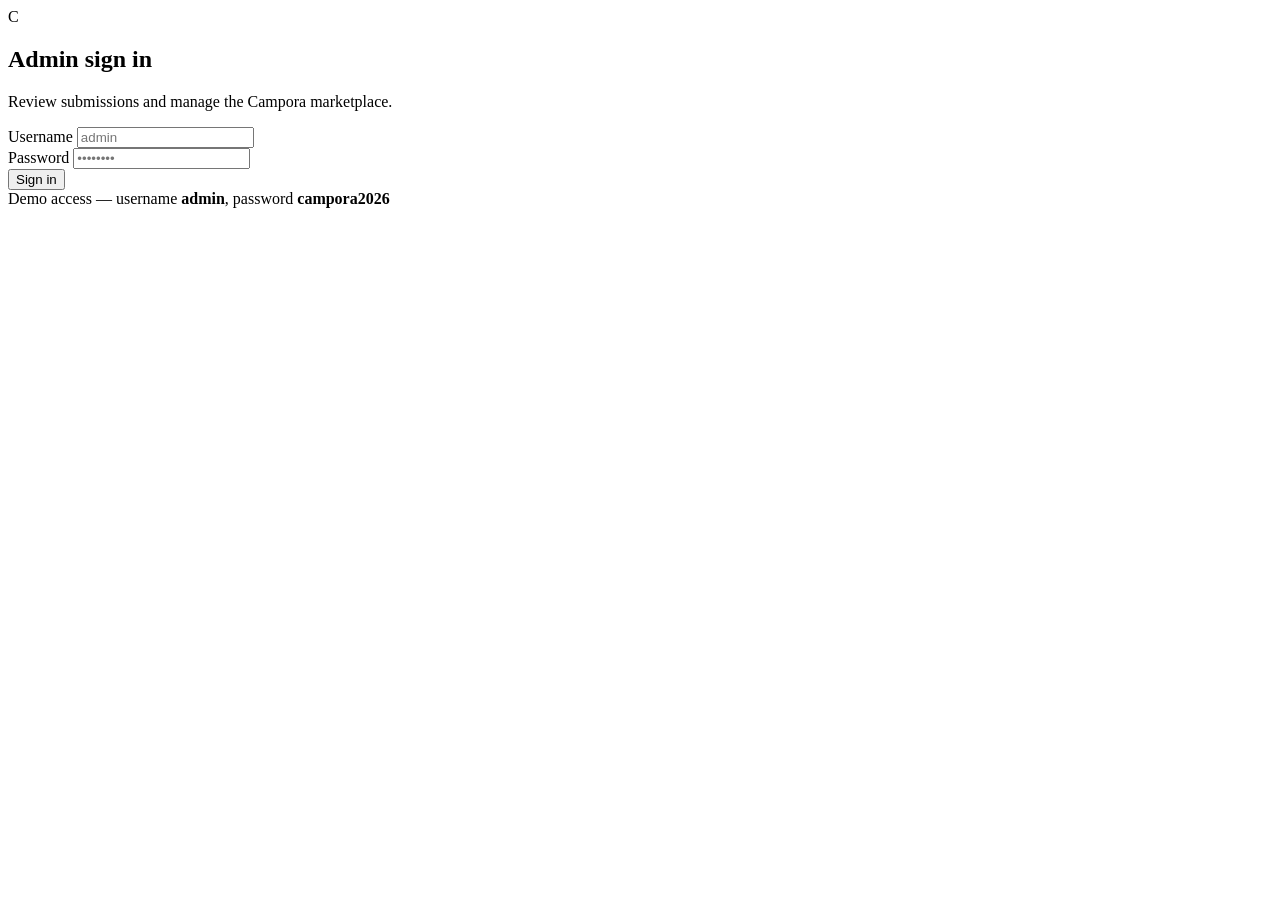
==== admin.html @ e4736d59 "Add files via upload" ====
<!DOCTYPE html>
<html lang="en">
<head>
<meta charset="UTF-8">
<meta name="viewport" content="width=device-width, initial-scale=1.0">
<title>Admin Dashboard — Campora</title>
<link rel="preconnect" href="https://fonts.googleapis.com">
<link href="https://fonts.googleapis.com/css2?family=Fraunces:opsz,wght@9..144,500;9..144,600;9..144,700&family=Manrope:wght@500;600;700;800&family=IBM+Plex+Mono:wght@500;700&display=swap" rel="stylesheet">
<link rel="stylesheet" href="css/style.css">
</head>
<body>

<!-- LOGIN GATE -->
<div class="login-shell" id="login-shell">
  <div class="login-card">
    <span class="brand-mark" style="margin:0 auto;">C</span>
    <h2>Admin sign in</h2>
    <p>Review submissions and manage the Campora marketplace.</p>
    <form id="login-form">
      <div class="field" style="text-align:left;">
        <label for="admin-user">Username</label>
        <input type="text" id="admin-user" placeholder="admin" required>
      </div>
      <div class="field" style="text-align:left;">
        <label for="admin-pass">Password</label>
        <input type="password" id="admin-pass" placeholder="••••••••" required>
      </div>
      <button type="submit" class="btn btn-primary btn-block">Sign in</button>
    </form>
    <div class="login-hint">Demo access — username <strong>admin</strong>, password <strong>campora2026</strong></div>
  </div>
</div>

<!-- DASHBOARD -->
<div id="admin-dashboard" style="display:none;">
  <header class="site-header">
    <nav class="nav">
      <a href="index.html" class="brand"><span class="brand-mark">C</span>Campora</a>
      <div class="nav-actions">
        <span class="chip">Admin session</span>
        <button class="btn btn-ghost btn-sm" id="logout-btn">Log out</button>
      </div>
    </nav>
  </header>

  <div class="admin-shell">
    <aside class="admin-side">
      <div class="brand"><span class="brand-mark">C</span>Campora</div>
      <nav class="admin-nav" id="admin-nav">
        <a href="#" data-tab="overview" class="active">
          <svg viewBox="0 0 24 24" fill="none" stroke="currentColor" stroke-width="1.8" stroke-linecap="round" stroke-linejoin="round"><rect x="3" y="3" width="7" height="9" rx="1.5"/><rect x="14" y="3" width="7" height="5" rx="1.5"/><rect x="14" y="12" width="7" height="9" rx="1.5"/><rect x="3" y="16" width="7" height="5" rx="1.5"/></svg>
          Overview
        </a>
        <a href="#" data-tab="pending">
          <svg viewBox="0 0 24 24" fill="none" stroke="currentColor" stroke-width="1.8" stroke-linecap="round" stroke-linejoin="round"><circle cx="12" cy="12" r="9"/><path d="M12 7v5l3 3"/></svg>
          Pending review
        </a>
        <a href="#" data-tab="listings">
          <svg viewBox="0 0 24 24" fill="none" stroke="currentColor" stroke-width="1.8" stroke-linecap="round" stroke-linejoin="round"><path d="M4 6h16M4 12h16M4 18h10"/></svg>
          All listings
        </a>
      </nav>
    </aside>

    <main class="admin-main">
      <div class="admin-topbar">
        <div>
          <h1 style="font-size:1.6rem;" id="admin-page-title">Overview</h1>
          <p class="muted" style="margin-top:4px;">Manage submissions and keep an eye on marketplace health.</p>
        </div>
      </div>

      <div id="tab-overview">
        <div class="stat-grid" id="stat-grid"></div>
        <div class="card" style="margin-bottom:24px;">
          <h4 style="margin-bottom:18px; font-size:1.05rem;">Listings by category</h4>
          <div id="category-bars"></div>
        </div>
        <div class="card">
          <h4 style="margin-bottom:18px; font-size:1.05rem;">Recent orders</h4>
          <div class="table-scroll">
            <table>
              <thead><tr><th>Order</th><th>Items</th><th>Mobile Money</th><th>Location</th><th>Total</th></tr></thead>
              <tbody id="orders-body"></tbody>
            </table>
          </div>
        </div>
      </div>

      <div id="tab-pending" style="display:none;">
        <div class="admin-table-wrap">
          <div class="table-scroll">
            <table>
              <thead><tr><th>Item</th><th>Category</th><th>Price</th><th>Condition</th><th>Seller</th><th>Location</th><th>Action</th></tr></thead>
              <tbody id="pending-body"></tbody>
            </table>
          </div>
        </div>
      </div>

      <div id="tab-listings" style="display:none;">
        <div class="sort-row">
          <span class="result-count" id="listings-count"></span>
          <select id="listings-filter">
            <option value="all">All statuses</option>
            <option value="approved">Approved</option>
            <option value="pending">Pending</option>
            <option value="rejected">Rejected</option>
          </select>
        </div>
        <div class="admin-table-wrap">
          <div class="table-scroll">
            <table>
              <thead><tr><th>Item</th><th>Category</th><th>Price</th><th>Condition</th><th>Status</th><th>Location</th></tr></thead>
              <tbody id="listings-body"></tbody>
            </table>
          </div>
        </div>
      </div>
    </main>
  </div>
</div>

<script src="js/data.js"></script>
<script src="js/main.js"></script>
<script src="js/admin.js"></script>
</body>
</html>
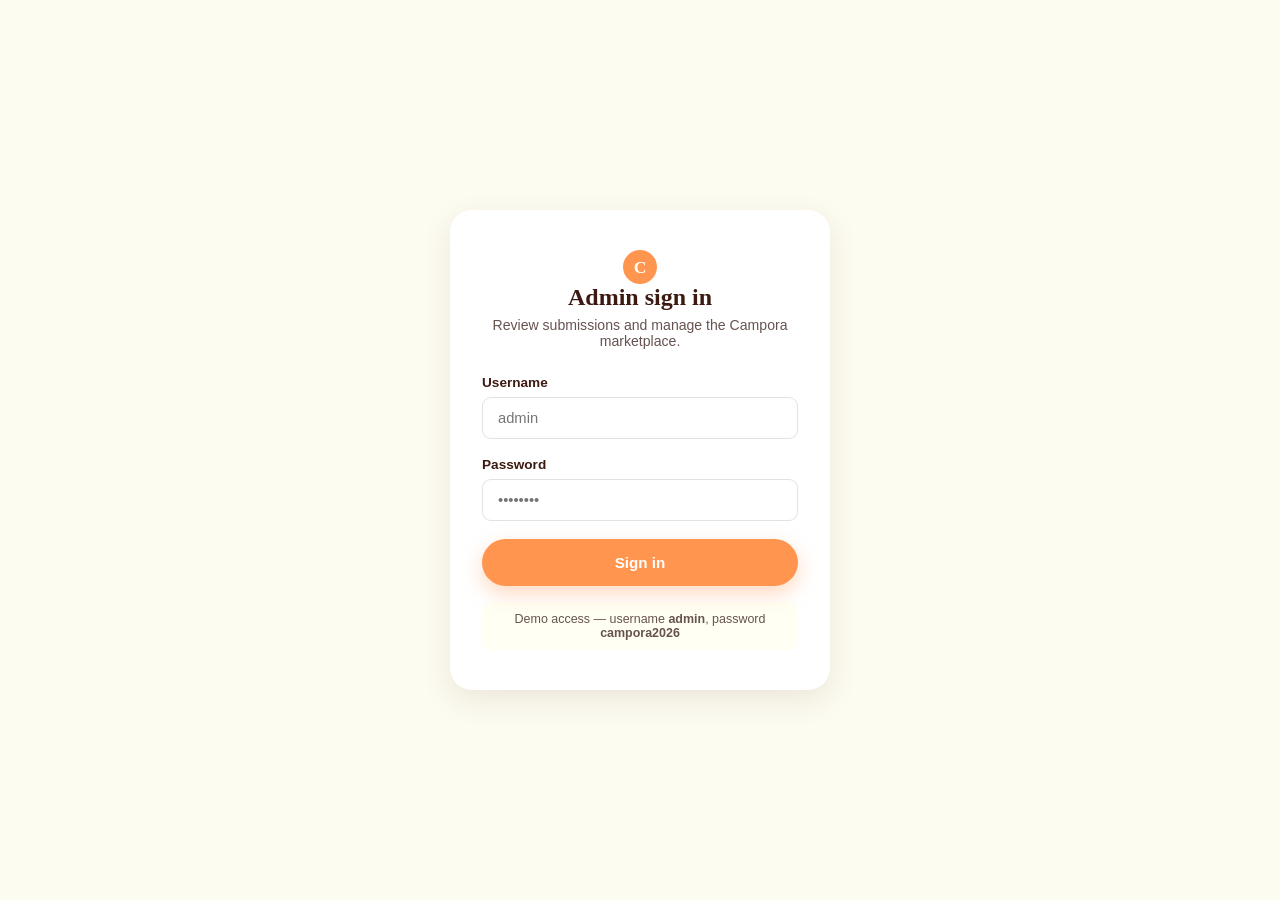
==== commit cac045b1: "Update admin.html" ====
--- a/admin.html
+++ b/admin.html
@@ -3,6 +3,16 @@
 <head>
 <meta charset="UTF-8">
 <meta name="viewport" content="width=device-width, initial-scale=1.0">
+<!-- Google tag (gtag.js) -->
+<script async src="https://www.googletagmanager.com/gtag/js?id=G-PB6SH4STRN"></script>
+<script>
+  window.dataLayer = window.dataLayer || [];
+  function gtag(){dataLayer.push(arguments);}
+  gtag('js', new Date());
+
+  gtag('config', 'G-PB6SH4STRN');
+</script>
+  
 <title>Admin Dashboard — Campora</title>
 <link rel="preconnect" href="https://fonts.googleapis.com">
 <link href="https://fonts.googleapis.com/css2?family=Fraunces:opsz,wght@9..144,500;9..144,600;9..144,700&family=Manrope:wght@500;600;700;800&family=IBM+Plex+Mono:wght@500;700&display=swap" rel="stylesheet">
--- a/css/style.css
+++ b/css/style.css
@@ -0,0 +1,1916 @@
+/* ==========================================================
+   CAMPORA — stylesheet
+   Palette: dark brown / warm orange / cream / soft peach /
+            muted taupe / light beige
+   Type: Fraunces (display) + Manrope (body) + IBM Plex Mono (data)
+   ========================================================== */
+
+:root {
+  --brown: #532418;
+  --brown-ink: #3c1a11;
+  --orange: #FF954F;
+  --orange-deep: #e77a34;
+  --cream: #FFFFF4;
+  --peach: #e6b291;
+  --taupe: #67534F;
+  --beige: #FDFCF1;
+
+  --ink: #2c1610;
+  --line: rgba(83, 36, 24, 0.14);
+  --shadow: 0 10px 30px rgba(83, 36, 24, 0.10);
+  --shadow-sm: 0 4px 14px rgba(83, 36, 24, 0.08);
+
+  --radius-lg: 22px;
+  --radius-md: 14px;
+  --radius-sm: 9px;
+
+  --font-display: "Fraunces", Georgia, serif;
+  --font-body: "Manrope", -apple-system, BlinkMacSystemFont, sans-serif;
+  --font-mono: "IBM Plex Mono", monospace;
+}
+
+*,
+*::before,
+*::after {
+  box-sizing: border-box;
+}
+
+html {
+  scroll-behavior: smooth;
+}
+
+body {
+  margin: 0;
+  font-family: var(--font-body);
+  background: var(--beige);
+  color: var(--ink);
+  -webkit-font-smoothing: antialiased;
+}
+
+img {
+  max-width: 100%;
+  display: block;
+}
+
+a {
+  color: inherit;
+  text-decoration: none;
+}
+
+button {
+  font-family: inherit;
+  cursor: pointer;
+}
+
+ul {
+  margin: 0;
+  padding: 0;
+  list-style: none;
+}
+
+h1,
+h2,
+h3,
+h4 {
+  font-family: var(--font-display);
+  margin: 0;
+  color: var(--brown-ink);
+  font-weight: 600;
+}
+
+p {
+  margin: 0;
+}
+
+.container {
+  max-width: 1180px;
+  margin: 0 auto;
+  padding: 0 24px;
+}
+
+@media (prefers-reduced-motion: reduce) {
+  * {
+    animation-duration: 0.01ms !important;
+    transition-duration: 0.01ms !important;
+  }
+}
+
+:focus-visible {
+  outline: 2.5px solid var(--orange-deep);
+  outline-offset: 3px;
+  border-radius: 4px;
+}
+
+/* ---------------- kente-strip divider (signature motif) ---------------- */
+.kente-strip {
+  height: 8px;
+  width: 100%;
+  background: repeating-linear-gradient(120deg,
+      var(--orange) 0 22px,
+      var(--peach) 22px 40px,
+      var(--brown) 40px 46px,
+      var(--taupe) 46px 58px);
+  background-size: 58px 8px;
+}
+
+/* ---------------- top navigation ---------------- */
+.site-header {
+  position: sticky;
+  top: 0;
+  z-index: 50;
+  background: var(--cream);
+  border-bottom: 1px solid var(--line);
+}
+
+.nav {
+  display: flex;
+  align-items: center;
+  justify-content: space-between;
+  padding: 16px 24px;
+  max-width: 1180px;
+  margin: 0 auto;
+}
+
+.brand {
+  display: flex;
+  align-items: center;
+  gap: 10px;
+  font-family: var(--font-display);
+  font-size: 1.5rem;
+  font-weight: 700;
+  color: var(--brown-ink);
+}
+
+.brand-mark {
+  width: 34px;
+  height: 34px;
+  border-radius: 50%;
+  background: var(--orange);
+  display: flex;
+  align-items: center;
+  justify-content: center;
+  color: var(--cream);
+  font-family: var(--font-display);
+  font-weight: 700;
+  font-size: 1.1rem;
+  flex-shrink: 0;
+}
+
+.nav-links {
+  display: flex;
+  align-items: center;
+  gap: 30px;
+}
+
+.nav-links a {
+  font-weight: 600;
+  font-size: 0.96rem;
+  color: var(--taupe);
+  position: relative;
+  padding: 4px 0;
+  transition: color .2s ease;
+}
+
+.nav-links a:hover,
+.nav-links a.active {
+  color: var(--brown-ink);
+}
+
+.nav-links a.active::after {
+  content: "";
+  position: absolute;
+  left: 0;
+  right: 0;
+  bottom: -6px;
+  height: 3px;
+  background: var(--orange);
+  border-radius: 3px;
+}
+
+.nav-actions {
+  display: flex;
+  align-items: center;
+  gap: 14px;
+}
+
+.cart-link {
+  position: relative;
+  display: flex;
+  align-items: center;
+  gap: 8px;
+  font-weight: 700;
+}
+
+.cart-badge {
+  display: none;
+  align-items: center;
+  justify-content: center;
+  min-width: 20px;
+  height: 20px;
+  padding: 0 5px;
+  background: var(--orange);
+  color: #fff;
+  font-size: 0.72rem;
+  font-weight: 800;
+  border-radius: 999px;
+  font-family: var(--font-mono);
+}
+
+.nav-toggle {
+  display: none;
+  background: none;
+  border: none;
+  padding: 6px;
+  color: var(--brown-ink);
+}
+
+.nav-toggle svg {
+  width: 26px;
+  height: 26px;
+}
+
+@media (max-width: 860px) {
+  .nav-links {
+    position: fixed;
+    inset: 68px 0 0 0;
+    background: var(--cream);
+    flex-direction: column;
+    align-items: flex-start;
+    gap: 0;
+    padding: 10px 24px 24px;
+    transform: translateY(-8px);
+    opacity: 0;
+    pointer-events: none;
+    transition: all .22s ease;
+    border-top: 1px solid var(--line);
+  }
+
+  .nav-links.open {
+    opacity: 1;
+    pointer-events: auto;
+    transform: translateY(0);
+  }
+
+  .nav-links a {
+    width: 100%;
+    padding: 14px 0;
+    border-bottom: 1px solid var(--line);
+  }
+
+  .nav-links a.active::after {
+    display: none;
+  }
+
+  .nav-links a.active {
+    color: var(--orange-deep);
+  }
+
+  .nav-toggle {
+    display: block;
+  }
+}
+
+/* ---------------- buttons ---------------- */
+.btn {
+  display: inline-flex;
+  align-items: center;
+  justify-content: center;
+  gap: 8px;
+  padding: 13px 26px;
+  border-radius: 999px;
+  font-weight: 700;
+  font-size: 0.95rem;
+  border: 2px solid transparent;
+  transition: transform .18s ease, box-shadow .18s ease, background .18s ease;
+  white-space: nowrap;
+}
+
+.btn:active {
+  transform: scale(0.97);
+}
+
+.btn-primary {
+  background: var(--orange);
+  color: #fff;
+  box-shadow: 0 8px 20px rgba(255, 149, 79, 0.35);
+}
+
+.btn-primary:hover {
+  background: var(--orange-deep);
+  box-shadow: 0 10px 24px rgba(231, 122, 52, 0.4);
+}
+
+.btn-dark {
+  background: var(--brown);
+  color: var(--cream);
+}
+
+.btn-dark:hover {
+  background: var(--brown-ink);
+}
+
+.btn-outline {
+  background: transparent;
+  border-color: var(--brown);
+  color: var(--brown-ink);
+}
+
+.btn-outline:hover {
+  background: var(--brown);
+  color: var(--cream);
+}
+
+.btn-ghost {
+  background: rgba(83, 36, 24, 0.06);
+  color: var(--brown-ink);
+}
+
+.btn-ghost:hover {
+  background: rgba(83, 36, 24, 0.12);
+}
+
+.btn-sm {
+  padding: 8px 16px;
+  font-size: 0.82rem;
+}
+
+.btn-block {
+  width: 100%;
+}
+
+.btn[disabled] {
+  opacity: .5;
+  cursor: not-allowed;
+}
+
+/* ---------------- hero ---------------- */
+.hero {
+  background: linear-gradient(180deg, var(--cream) 0%, var(--beige) 100%);
+  padding: 64px 0 40px;
+  overflow: hidden;
+}
+
+.hero-grid {
+  display: grid;
+  grid-template-columns: 1.1fr 0.9fr;
+  gap: 56px;
+  align-items: center;
+}
+
+.eyebrow {
+  display: inline-flex;
+  align-items: center;
+  gap: 8px;
+  font-family: var(--font-mono);
+  font-size: 0.78rem;
+  letter-spacing: 0.06em;
+  text-transform: uppercase;
+  color: var(--orange-deep);
+  font-weight: 700;
+  background: rgba(255, 149, 79, 0.12);
+  padding: 7px 14px;
+  border-radius: 999px;
+  margin-bottom: 20px;
+}
+
+.hero h1 {
+  font-size: clamp(2.3rem, 4.2vw, 3.5rem);
+  line-height: 1.06;
+  letter-spacing: -0.01em;
+  margin-bottom: 20px;
+}
+
+.hero h1 em {
+  font-style: italic;
+  color: var(--orange-deep);
+}
+
+.hero-sub {
+  font-size: 1.08rem;
+  color: var(--taupe);
+  max-width: 46ch;
+  margin-bottom: 30px;
+  line-height: 1.6;
+}
+
+.hero-actions {
+  display: flex;
+  gap: 14px;
+  flex-wrap: wrap;
+  margin-bottom: 34px;
+}
+
+.hero-stats {
+  display: flex;
+  gap: 34px;
+  flex-wrap: wrap;
+}
+
+.hero-stat b {
+  display: block;
+  font-family: var(--font-display);
+  font-size: 1.6rem;
+  color: var(--brown-ink);
+}
+
+.hero-stat span {
+  font-size: 0.82rem;
+  color: var(--taupe);
+}
+
+.hero-visual {
+  position: relative;
+  display: flex;
+  align-items: center;
+  justify-content: center;
+}
+
+.hero-photo {
+  width: 100%;
+  max-width: 420px;
+  aspect-ratio: 4/5;
+  border-radius: var(--radius-lg);
+  overflow: hidden;
+  box-shadow: var(--shadow);
+}
+
+.hero-photo img {
+  width: 100%;
+  height: 100%;
+  object-fit: cover;
+  display: block;
+}
+
+@media (max-width: 900px) {
+  .hero-grid {
+    grid-template-columns: 1fr;
+  }
+
+  .hero-visual {
+    order: -1;
+    padding-bottom: 10px;
+  }
+
+  .hero-card {
+    display: none;
+  }
+}
+
+/* ---------------- sections ---------------- */
+.section {
+  padding: 64px 0;
+}
+
+.section-tight {
+  padding: 40px 0;
+}
+
+.section-head {
+  display: flex;
+  align-items: flex-end;
+  justify-content: space-between;
+  gap: 20px;
+  margin-bottom: 34px;
+  flex-wrap: wrap;
+}
+
+.section-head h2 {
+  font-size: clamp(1.6rem, 3vw, 2.2rem);
+}
+
+.section-head p {
+  color: var(--taupe);
+  margin-top: 8px;
+  max-width: 52ch;
+}
+
+.eyebrow-sm {
+  font-family: var(--font-mono);
+  font-size: 0.72rem;
+  letter-spacing: 0.08em;
+  text-transform: uppercase;
+  color: var(--orange-deep);
+  font-weight: 700;
+  margin-bottom: 8px;
+  display: block;
+}
+
+.section-alt {
+  background: var(--cream);
+}
+
+/* ---------------- category grid ---------------- */
+.cat-grid {
+  display: grid;
+  grid-template-columns: repeat(4, 1fr);
+  gap: 20px;
+}
+
+.cat-card {
+  background: #fff;
+  border-radius: var(--radius-md);
+  padding: 26px 20px;
+  border: 1px solid var(--line);
+  transition: transform .2s ease, box-shadow .2s ease, border-color .2s ease;
+  display: flex;
+  flex-direction: column;
+  gap: 14px;
+}
+
+.cat-card:hover {
+  transform: translateY(-4px);
+  box-shadow: var(--shadow-sm);
+  border-color: var(--peach);
+}
+
+.cat-icon {
+  width: 46px;
+  height: 46px;
+  border-radius: 12px;
+  background: rgba(255, 149, 79, 0.14);
+  color: var(--orange-deep);
+  display: flex;
+  align-items: center;
+  justify-content: center;
+}
+
+.cat-icon svg {
+  width: 24px;
+  height: 24px;
+}
+
+.cat-card h3 {
+  font-size: 1.05rem;
+}
+
+.cat-card span {
+  color: var(--taupe);
+  font-size: 0.86rem;
+}
+
+@media (max-width: 760px) {
+  .cat-grid {
+    grid-template-columns: repeat(2, 1fr);
+  }
+}
+
+/* ---------------- product cards ---------------- */
+.product-grid {
+  display: grid;
+  grid-template-columns: repeat(4, 1fr);
+  gap: 22px;
+}
+
+.product-card {
+  background: #fff;
+  border-radius: var(--radius-md);
+  overflow: hidden;
+  border: 1px solid var(--line);
+  display: flex;
+  flex-direction: column;
+  transition: transform .2s ease, box-shadow .2s ease;
+}
+
+.product-card:hover {
+  transform: translateY(-5px);
+  box-shadow: var(--shadow);
+}
+
+.product-visual{
+  aspect-ratio: 3/4;
+  display:flex; align-items:center; justify-content:center;
+  position: relative;
+}
+
+.product-visual svg {
+  width: 30%;
+  height: 30%;
+}
+
+.product-photo{
+  position: absolute;
+  inset: 0;
+  width: 100%;
+  height: 100%;
+  object-fit: cover;
+}
+
+.product-visual.textbooks {
+  background: linear-gradient(150deg, #fdece0, var(--peach));
+  color: var(--brown);
+}
+
+.product-visual.calculators {
+  background: linear-gradient(150deg, #f3e3da, var(--taupe));
+  color: #fff;
+}
+
+.product-visual.bags {
+  background: linear-gradient(150deg, #ffe3cc, var(--orange));
+  color: #fff;
+}
+
+.product-visual.supplies {
+  background: linear-gradient(150deg, #f0e6df, var(--brown));
+  color: var(--cream);
+}
+
+.product-visual.clothing {
+  background: linear-gradient(150deg, #fbe6e0, var(--peach));
+  color: var(--brown-ink);
+}
+
+.product-visual.electronics {
+  background: linear-gradient(150deg, #e0e0e0, var(--taupe));
+  color: var(--brown-ink);
+}
+
+.product-visual.stationery {
+  background: linear-gradient(150deg, #f3e3da, var(--taupe));
+  color: #fff;
+}
+
+.verified-badge {
+  position: absolute;
+  top: 10px;
+  left: 10px;
+  display: flex;
+  align-items: center;
+  gap: 5px;
+  background: rgba(255, 255, 244, 0.94);
+  color: var(--brown-ink);
+  font-family: var(--font-mono);
+  font-size: 0.62rem;
+  font-weight: 700;
+  letter-spacing: 0.04em;
+  text-transform: uppercase;
+  padding: 5px 9px;
+  border-radius: 999px;
+  box-shadow: var(--shadow-sm);
+}
+
+.verified-badge svg {
+  width: 12px;
+  height: 12px;
+  color: var(--orange-deep);
+}
+
+.cond-badge {
+  position: absolute;
+  top: 10px;
+  right: 10px;
+  font-family: var(--font-mono);
+  font-size: 0.62rem;
+  font-weight: 700;
+  text-transform: uppercase;
+  padding: 5px 9px;
+  border-radius: 999px;
+  letter-spacing: 0.03em;
+}
+
+.cond-Excellent {
+  background: #e6f3e6;
+  color: #2c6b2f;
+}
+
+.cond-Good {
+  background: #fff3d9;
+  color: #96650b;
+}
+
+.cond-Fair {
+  background: #fbe6e0;
+  color: #a13f22;
+}
+
+.product-body {
+  padding: 16px 16px 18px;
+  display: flex;
+  flex-direction: column;
+  gap: 8px;
+  flex: 1;
+}
+
+.product-cat {
+  font-family: var(--font-mono);
+  font-size: 0.68rem;
+  text-transform: uppercase;
+  letter-spacing: 0.06em;
+  color: var(--taupe);
+}
+
+.product-name {
+  font-family: var(--font-body);
+  font-weight: 700;
+  font-size: 0.95rem;
+  line-height: 1.35;
+  color: var(--brown-ink);
+}
+
+.product-meta {
+  display: flex;
+  align-items: center;
+  gap: 6px;
+  font-size: 0.78rem;
+  color: var(--taupe);
+}
+
+.product-meta svg {
+  width: 13px;
+  height: 13px;
+  flex-shrink: 0;
+}
+
+.product-foot {
+  display: flex;
+  align-items: center;
+  justify-content: space-between;
+  margin-top: 8px;
+  gap: 10px;
+}
+
+.product-price {
+  font-family: var(--font-mono);
+  font-weight: 700;
+  font-size: 1.05rem;
+  color: var(--brown-ink);
+}
+
+@media (max-width: 980px) {
+  .product-grid {
+    grid-template-columns: repeat(3, 1fr);
+  }
+}
+
+@media (max-width: 700px) {
+  .product-grid {
+    grid-template-columns: repeat(2, 1fr);
+  }
+
+  .cat-grid {
+    grid-template-columns: repeat(2, 1fr);
+  }
+}
+
+@media (max-width: 460px) {
+  .product-grid {
+    grid-template-columns: 1fr 1fr;
+    gap: 12px;
+  }
+}
+
+/* ---------------- marketplace layout ---------------- */
+.market-layout {
+  display: grid;
+  grid-template-columns: 250px 1fr;
+  gap: 34px;
+  align-items: start;
+}
+
+.filters {
+  background: #fff;
+  border: 1px solid var(--line);
+  border-radius: var(--radius-md);
+  padding: 22px;
+  position: sticky;
+  top: 90px;
+}
+
+.filters h4 {
+  font-size: 0.95rem;
+  margin-bottom: 14px;
+}
+
+.filter-group {
+  margin-bottom: 22px;
+}
+
+.filter-group:last-child {
+  margin-bottom: 0;
+}
+
+.filter-group legend {
+  font-family: var(--font-mono);
+  font-size: 0.7rem;
+  text-transform: uppercase;
+  letter-spacing: 0.06em;
+  color: var(--taupe);
+  margin-bottom: 10px;
+  font-weight: 700;
+}
+
+.filter-option {
+  display: flex;
+  align-items: center;
+  gap: 9px;
+  padding: 6px 0;
+  font-size: 0.88rem;
+  cursor: pointer;
+}
+
+.filter-option input {
+  accent-color: var(--orange-deep);
+  width: 16px;
+  height: 16px;
+}
+
+.search-box {
+  display: flex;
+  align-items: center;
+  gap: 10px;
+  background: #fff;
+  border: 1px solid var(--line);
+  border-radius: 999px;
+  padding: 12px 18px;
+  margin-bottom: 24px;
+}
+
+.search-box svg {
+  width: 18px;
+  height: 18px;
+  color: var(--taupe);
+  flex-shrink: 0;
+}
+
+.search-box input {
+  border: none;
+  outline: none;
+  flex: 1;
+  font-family: inherit;
+  font-size: 0.95rem;
+  background: transparent;
+}
+
+.sort-row {
+  display: flex;
+  align-items: center;
+  justify-content: space-between;
+  margin-bottom: 20px;
+  flex-wrap: wrap;
+  gap: 10px;
+}
+
+.result-count {
+  color: var(--taupe);
+  font-size: 0.88rem;
+}
+
+.sort-row select {
+  border: 1px solid var(--line);
+  border-radius: 999px;
+  padding: 9px 16px;
+  font-family: inherit;
+  font-size: 0.85rem;
+  background: #fff;
+  color: var(--brown-ink);
+  font-weight: 600;
+}
+
+.empty-state {
+  text-align: center;
+  padding: 60px 20px;
+  color: var(--taupe);
+}
+
+.empty-state svg {
+  width: 46px;
+  height: 46px;
+  margin: 0 auto 14px;
+  color: var(--peach);
+}
+
+@media (max-width: 900px) {
+  .market-layout {
+    grid-template-columns: 1fr;
+  }
+
+  .filters {
+    position: static;
+  }
+}
+
+/* ---------------- badges / chips ---------------- */
+.chip {
+  display: inline-flex;
+  align-items: center;
+  gap: 6px;
+  padding: 6px 13px;
+  border-radius: 999px;
+  font-size: 0.78rem;
+  font-weight: 700;
+  background: rgba(103, 83, 79, 0.1);
+  color: var(--taupe);
+}
+
+/* ---------------- cards (generic) ---------------- */
+.card {
+  background: #fff;
+  border: 1px solid var(--line);
+  border-radius: var(--radius-md);
+  padding: 24px;
+}
+
+/* ---------------- forms ---------------- */
+.field {
+  margin-bottom: 18px;
+}
+
+.field label {
+  display: block;
+  font-weight: 700;
+  font-size: 0.85rem;
+  margin-bottom: 7px;
+  color: var(--brown-ink);
+}
+
+.field .hint {
+  font-size: 0.76rem;
+  color: var(--taupe);
+  margin-top: 5px;
+}
+
+input[type="text"],
+input[type="tel"],
+input[type="number"],
+input[type="email"],
+input[type="password"],
+select,
+textarea {
+  width: 100%;
+  padding: 12px 15px;
+  border-radius: var(--radius-sm);
+  border: 1.5px solid var(--line);
+  font-family: inherit;
+  font-size: 0.92rem;
+  background: #fff;
+  color: var(--ink);
+  transition: border-color .18s ease;
+}
+
+input:focus,
+select:focus,
+textarea:focus {
+  border-color: var(--orange);
+}
+
+textarea {
+  resize: vertical;
+  min-height: 90px;
+}
+
+.field-row {
+  display: grid;
+  grid-template-columns: 1fr 1fr;
+  gap: 16px;
+}
+
+@media (max-width: 560px) {
+  .field-row {
+    grid-template-columns: 1fr;
+  }
+}
+
+.upload-box {
+  border: 2px dashed var(--peach);
+  border-radius: var(--radius-md);
+  padding: 30px 20px;
+  text-align: center;
+  color: var(--taupe);
+  font-size: 0.88rem;
+  background: rgba(230, 178, 145, 0.08);
+  cursor: pointer;
+  transition: border-color .2s ease, background .2s ease;
+}
+
+.upload-box:hover {
+  border-color: var(--orange);
+  background: rgba(255, 149, 79, 0.08);
+}
+
+.upload-box svg {
+  width: 30px;
+  height: 30px;
+  margin: 0 auto 10px;
+  color: var(--orange-deep);
+}
+
+.thumb-row {
+  display: flex;
+  gap: 10px;
+  margin-top: 12px;
+  flex-wrap: wrap;
+}
+
+.thumb {
+  width: 56px;
+  height: 56px;
+  border-radius: 10px;
+  background: var(--peach);
+  display: flex;
+  align-items: center;
+  justify-content: center;
+  color: var(--brown);
+  font-size: 0.7rem;
+  font-weight: 700;
+}
+
+/* radio / step cards used in the back-to-school builder */
+.choice-grid {
+  display: grid;
+  grid-template-columns: repeat(2, 1fr);
+  gap: 18px;
+}
+
+.choice-card {
+  border: 2px solid var(--line);
+  border-radius: var(--radius-md);
+  padding: 24px;
+  background: #fff;
+  cursor: pointer;
+  transition: all .18s ease;
+  text-align: left;
+  display: flex;
+  flex-direction: column;
+  gap: 10px;
+}
+
+.choice-card:hover {
+  border-color: var(--peach);
+}
+
+.choice-card.selected {
+  border-color: var(--orange);
+  background: rgba(255, 149, 79, 0.06);
+  box-shadow: var(--shadow-sm);
+}
+
+.choice-card h4 {
+  font-size: 1.05rem;
+}
+
+.choice-card span {
+  color: var(--taupe);
+  font-size: 0.84rem;
+}
+
+.choice-icon {
+  width: 38px;
+  height: 38px;
+  border-radius: 10px;
+  background: rgba(255, 149, 79, 0.14);
+  color: var(--orange-deep);
+  display: flex;
+  align-items: center;
+  justify-content: center;
+}
+
+.choice-icon svg {
+  width: 20px;
+  height: 20px;
+}
+
+@media (max-width: 700px) {
+  .choice-grid {
+    grid-template-columns: 1fr;
+  }
+}
+
+.step-track {
+  display: flex;
+  align-items: center;
+  gap: 8px;
+  margin-bottom: 34px;
+  flex-wrap: wrap;
+}
+
+.step-dot {
+  display: flex;
+  align-items: center;
+  gap: 8px;
+  font-family: var(--font-mono);
+  font-size: 0.78rem;
+  font-weight: 700;
+  color: var(--taupe);
+  padding: 8px 14px;
+  border-radius: 999px;
+  background: rgba(103, 83, 79, 0.08);
+}
+
+.step-dot.active {
+  background: var(--brown);
+  color: var(--cream);
+}
+
+.step-dot.done {
+  background: rgba(255, 149, 79, 0.16);
+  color: var(--orange-deep);
+}
+
+.step-sep {
+  width: 22px;
+  height: 1.5px;
+  background: var(--line);
+}
+
+/* ---------------- package builder list ---------------- */
+.builder-layout {
+  display: grid;
+  grid-template-columns: 1fr 340px;
+  gap: 30px;
+  align-items: start;
+}
+
+.pkg-item-row {
+  display: flex;
+  align-items: center;
+  justify-content: space-between;
+  gap: 14px;
+  padding: 15px 4px;
+  border-bottom: 1px solid var(--line);
+}
+
+.pkg-item-row:last-child {
+  border-bottom: none;
+}
+
+.pkg-item-info {
+  display: flex;
+  align-items: center;
+  gap: 14px;
+}
+
+.pkg-item-name {
+  font-weight: 700;
+  font-size: 0.92rem;
+  color: var(--brown-ink);
+}
+
+.pkg-item-price {
+  font-family: var(--font-mono);
+  font-size: 0.85rem;
+  color: var(--taupe);
+}
+
+.qty-toggle {
+  display: flex;
+  align-items: center;
+  gap: 10px;
+}
+
+.icon-btn {
+  width: 30px;
+  height: 30px;
+  border-radius: 50%;
+  border: 1.5px solid var(--line);
+  background: #fff;
+  display: flex;
+  align-items: center;
+  justify-content: center;
+  color: var(--brown-ink);
+  flex-shrink: 0;
+}
+
+.icon-btn:hover {
+  border-color: var(--orange);
+  color: var(--orange-deep);
+}
+
+.icon-btn svg {
+  width: 15px;
+  height: 15px;
+}
+
+.summary-card {
+  background: var(--brown);
+  color: var(--cream);
+  border-radius: var(--radius-md);
+  padding: 26px;
+  position: sticky;
+  top: 90px;
+}
+
+.summary-card h4 {
+  color: var(--cream);
+  font-size: 1.05rem;
+  margin-bottom: 16px;
+}
+
+.summary-row {
+  display: flex;
+  justify-content: space-between;
+  font-size: 0.88rem;
+  padding: 7px 0;
+  color: rgba(255, 255, 244, 0.82);
+}
+
+.summary-total {
+  display: flex;
+  justify-content: space-between;
+  align-items: baseline;
+  margin-top: 14px;
+  padding-top: 14px;
+  border-top: 1px solid rgba(255, 255, 244, 0.2);
+  font-family: var(--font-mono);
+  font-weight: 700;
+  font-size: 1.2rem;
+}
+
+@media (max-width: 900px) {
+  .builder-layout {
+    grid-template-columns: 1fr;
+  }
+
+  .summary-card {
+    position: static;
+  }
+}
+
+/* ---------------- cart ---------------- */
+.cart-layout {
+  display: grid;
+  grid-template-columns: 1fr 380px;
+  gap: 34px;
+  align-items: start;
+}
+
+.cart-row {
+  display: grid;
+  grid-template-columns: 60px 1fr auto auto;
+  align-items: center;
+  gap: 16px;
+  padding: 18px 0;
+  border-bottom: 1px solid var(--line);
+}
+
+.cart-thumb {
+  width: 60px;
+  height: 60px;
+  border-radius: 12px;
+  display: flex;
+  align-items: center;
+  justify-content: center;
+}
+
+.cart-thumb svg {
+  width: 26px;
+  height: 26px;
+}
+
+.cart-name {
+  font-weight: 700;
+  font-size: 0.92rem;
+  color: var(--brown-ink);
+}
+
+.cart-cat {
+  font-size: 0.76rem;
+  color: var(--taupe);
+  font-family: var(--font-mono);
+  text-transform: uppercase;
+}
+
+.cart-qty {
+  display: flex;
+  align-items: center;
+  gap: 10px;
+}
+
+.cart-qty span {
+  font-family: var(--font-mono);
+  font-weight: 700;
+  min-width: 16px;
+  text-align: center;
+}
+
+.remove-link {
+  color: var(--orange-deep);
+  font-size: 0.78rem;
+  font-weight: 700;
+  background: none;
+  border: none;
+}
+
+@media (max-width: 900px) {
+  .cart-layout {
+    grid-template-columns: 1fr;
+  }
+}
+
+@media (max-width: 560px) {
+  .cart-row {
+    grid-template-columns: 46px 1fr;
+    row-gap: 10px;
+  }
+
+  .cart-qty {
+    grid-column: 2 / 3;
+  }
+}
+
+.momo-options {
+  display: grid;
+  grid-template-columns: repeat(3, 1fr);
+  gap: 10px;
+  margin-bottom: 18px;
+}
+
+.momo-opt {
+  border: 2px solid var(--line);
+  border-radius: var(--radius-sm);
+  padding: 12px 8px;
+  text-align: center;
+  cursor: pointer;
+  font-size: 0.78rem;
+  font-weight: 700;
+  color: var(--taupe);
+  transition: all .18s ease;
+}
+
+.momo-opt.selected {
+  border-color: var(--orange);
+  color: var(--brown-ink);
+  background: rgba(255, 149, 79, 0.08);
+}
+
+@media (max-width: 460px) {
+  .momo-options {
+    grid-template-columns: 1fr;
+  }
+}
+
+.confirm-panel {
+  text-align: center;
+  padding: 50px 20px;
+}
+
+.confirm-icon {
+  width: 74px;
+  height: 74px;
+  border-radius: 50%;
+  background: rgba(255, 149, 79, 0.14);
+  color: var(--orange-deep);
+  display: flex;
+  align-items: center;
+  justify-content: center;
+  margin: 0 auto 20px;
+}
+
+.confirm-icon svg {
+  width: 36px;
+  height: 36px;
+}
+
+.order-id {
+  font-family: var(--font-mono);
+  font-weight: 700;
+  color: var(--brown-ink);
+  background: var(--cream);
+  padding: 8px 16px;
+  border-radius: 999px;
+  display: inline-block;
+  margin-top: 10px;
+}
+
+/* ---------------- how it works / steps ---------------- */
+.steps-grid {
+  display: grid;
+  grid-template-columns: repeat(3, 1fr);
+  gap: 26px;
+}
+
+.step-card {
+  position: relative;
+  padding-left: 4px;
+}
+
+.step-num {
+  font-family: var(--font-display);
+  font-size: 2.4rem;
+  color: var(--peach);
+  line-height: 1;
+  margin-bottom: 10px;
+}
+
+.step-card h4 {
+  font-size: 1.08rem;
+  margin-bottom: 8px;
+}
+
+.step-card p {
+  color: var(--taupe);
+  font-size: 0.9rem;
+  line-height: 1.55;
+}
+
+@media (max-width: 800px) {
+  .steps-grid {
+    grid-template-columns: 1fr;
+  }
+}
+
+/* ---------------- testimonials ---------------- */
+.testi-grid {
+  display: grid;
+  grid-template-columns: repeat(3, 1fr);
+  gap: 22px;
+}
+
+.testi-card {
+  background: #fff;
+  border: 1px solid var(--line);
+  border-radius: var(--radius-md);
+  padding: 24px;
+}
+
+.testi-quote {
+  font-size: 0.92rem;
+  line-height: 1.6;
+  color: var(--ink);
+  margin-bottom: 16px;
+}
+
+.testi-who {
+  display: flex;
+  align-items: center;
+  gap: 12px;
+}
+
+.testi-avatar {
+  width: 38px;
+  height: 38px;
+  border-radius: 50%;
+  background: var(--orange);
+  color: #fff;
+  display: flex;
+  align-items: center;
+  justify-content: center;
+  font-weight: 700;
+  font-family: var(--font-display);
+  flex-shrink: 0;
+}
+
+.testi-name {
+  font-weight: 700;
+  font-size: 0.86rem;
+}
+
+.testi-loc {
+  font-size: 0.76rem;
+  color: var(--taupe);
+}
+
+@media (max-width: 800px) {
+  .testi-grid {
+    grid-template-columns: 1fr;
+  }
+}
+
+/* ---------------- CTA banner ---------------- */
+.cta-banner {
+  background: var(--brown);
+  border-radius: var(--radius-lg);
+  padding: 52px 40px;
+  display: flex;
+  align-items: center;
+  justify-content: space-between;
+  gap: 30px;
+  flex-wrap: wrap;
+  color: var(--cream);
+  position: relative;
+  overflow: hidden;
+}
+
+.cta-banner h2 {
+  color: var(--cream);
+  font-size: clamp(1.5rem, 3vw, 2rem);
+  max-width: 20ch;
+}
+
+.cta-banner p {
+  color: rgba(255, 255, 244, 0.75);
+  margin-top: 8px;
+}
+
+/* ---------------- footer ---------------- */
+.site-footer {
+  background: var(--brown-ink);
+  color: rgba(255, 255, 244, 0.75);
+  padding: 54px 0 24px;
+  margin-top: 40px;
+}
+
+.footer-grid {
+  display: grid;
+  grid-template-columns: 1.4fr 1fr 1fr 1fr;
+  gap: 34px;
+  margin-bottom: 40px;
+}
+
+.footer-brand {
+  color: var(--cream);
+  font-family: var(--font-display);
+  font-size: 1.3rem;
+  font-weight: 700;
+  margin-bottom: 12px;
+}
+
+.footer-desc {
+  font-size: 0.86rem;
+  line-height: 1.6;
+  max-width: 34ch;
+}
+
+.footer-col h5 {
+  color: var(--cream);
+  font-size: 0.82rem;
+  text-transform: uppercase;
+  letter-spacing: 0.06em;
+  margin-bottom: 14px;
+  font-family: var(--font-mono);
+}
+
+.footer-col a,
+.footer-col span {
+  display: block;
+  font-size: 0.88rem;
+  padding: 6px 0;
+}
+
+.footer-col a:hover {
+  color: var(--orange);
+}
+
+.footer-bottom {
+  border-top: 1px solid rgba(255, 255, 244, 0.12);
+  padding-top: 20px;
+  font-size: 0.8rem;
+  display: flex;
+  justify-content: space-between;
+  flex-wrap: wrap;
+  gap: 10px;
+}
+
+@media (max-width: 800px) {
+  .footer-grid {
+    grid-template-columns: 1fr 1fr;
+  }
+}
+
+@media (max-width: 500px) {
+  .footer-grid {
+    grid-template-columns: 1fr;
+  }
+}
+
+/* ---------------- admin ---------------- */
+.admin-shell {
+  display: grid;
+  grid-template-columns: 230px 1fr;
+  min-height: calc(100vh - 66px);
+}
+
+.admin-side {
+  background: var(--brown);
+  color: var(--cream);
+  padding: 26px 18px;
+}
+
+.admin-side .brand {
+  color: var(--cream);
+  margin-bottom: 30px;
+  padding: 0 6px;
+}
+
+.admin-nav a {
+  display: flex;
+  align-items: center;
+  gap: 12px;
+  padding: 12px 14px;
+  border-radius: 12px;
+  font-weight: 700;
+  font-size: 0.88rem;
+  color: rgba(255, 255, 244, 0.72);
+  margin-bottom: 4px;
+}
+
+.admin-nav a svg {
+  width: 18px;
+  height: 18px;
+  flex-shrink: 0;
+}
+
+.admin-nav a:hover {
+  background: rgba(255, 255, 244, 0.08);
+  color: #fff;
+}
+
+.admin-nav a.active {
+  background: var(--orange);
+  color: #fff;
+}
+
+.admin-main {
+  padding: 34px;
+  background: var(--beige);
+}
+
+.admin-topbar {
+  display: flex;
+  justify-content: space-between;
+  align-items: center;
+  margin-bottom: 28px;
+  flex-wrap: wrap;
+  gap: 14px;
+}
+
+.stat-grid {
+  display: grid;
+  grid-template-columns: repeat(4, 1fr);
+  gap: 18px;
+  margin-bottom: 30px;
+}
+
+.stat-card {
+  background: #fff;
+  border: 1px solid var(--line);
+  border-radius: var(--radius-md);
+  padding: 20px;
+}
+
+.stat-card .lbl {
+  font-family: var(--font-mono);
+  font-size: 0.7rem;
+  text-transform: uppercase;
+  letter-spacing: 0.05em;
+  color: var(--taupe);
+}
+
+.stat-card .val {
+  font-family: var(--font-display);
+  font-size: 2rem;
+  color: var(--brown-ink);
+  margin-top: 6px;
+}
+
+.stat-card .delta {
+  font-size: 0.78rem;
+  color: var(--orange-deep);
+  font-weight: 700;
+  margin-top: 4px;
+}
+
+@media (max-width: 980px) {
+  .stat-grid {
+    grid-template-columns: repeat(2, 1fr);
+  }
+}
+
+@media (max-width: 760px) {
+  .admin-shell {
+    grid-template-columns: 1fr;
+  }
+
+  .admin-side {
+    display: flex;
+    align-items: center;
+    gap: 6px;
+    overflow-x: auto;
+    padding: 14px;
+  }
+
+  .admin-side .brand {
+    display: none;
+  }
+
+  .admin-nav {
+    display: flex;
+    gap: 6px;
+  }
+
+  .admin-nav a {
+    white-space: nowrap;
+    margin-bottom: 0;
+  }
+}
+
+.bar-row {
+  display: grid;
+  grid-template-columns: 110px 1fr 46px;
+  align-items: center;
+  gap: 12px;
+  margin-bottom: 14px;
+}
+
+.bar-row .bar-label {
+  font-size: 0.82rem;
+  font-weight: 700;
+  color: var(--brown-ink);
+}
+
+.bar-track {
+  height: 10px;
+  border-radius: 999px;
+  background: rgba(83, 36, 24, 0.08);
+  overflow: hidden;
+}
+
+.bar-fill {
+  height: 100%;
+  background: var(--orange);
+  border-radius: 999px;
+  transition: width .5s ease;
+}
+
+.bar-row .bar-val {
+  font-family: var(--font-mono);
+  font-size: 0.8rem;
+  color: var(--taupe);
+  text-align: right;
+}
+
+.admin-table-wrap {
+  background: #fff;
+  border: 1px solid var(--line);
+  border-radius: var(--radius-md);
+  overflow: hidden;
+}
+
+table {
+  width: 100%;
+  border-collapse: collapse;
+}
+
+th,
+td {
+  text-align: left;
+  padding: 14px 18px;
+  font-size: 0.86rem;
+  border-bottom: 1px solid var(--line);
+}
+
+th {
+  font-family: var(--font-mono);
+  font-size: 0.7rem;
+  text-transform: uppercase;
+  letter-spacing: 0.05em;
+  color: var(--taupe);
+  background: var(--cream);
+}
+
+tr:last-child td {
+  border-bottom: none;
+}
+
+.status-pill {
+  font-family: var(--font-mono);
+  font-size: 0.68rem;
+  font-weight: 700;
+  text-transform: uppercase;
+  padding: 5px 10px;
+  border-radius: 999px;
+}
+
+.status-pending {
+  background: #fff3d9;
+  color: #96650b;
+}
+
+.status-approved {
+  background: #e6f3e6;
+  color: #2c6b2f;
+}
+
+.status-rejected {
+  background: #fbe6e0;
+  color: #a13f22;
+}
+
+.row-actions {
+  display: flex;
+  gap: 8px;
+}
+
+.table-scroll {
+  overflow-x: auto;
+}
+
+.login-shell {
+  min-height: 100vh;
+  display: flex;
+  align-items: center;
+  justify-content: center;
+  background: var(--beige);
+  padding: 24px;
+}
+
+.login-card {
+  width: 100%;
+  max-width: 380px;
+  background: #fff;
+  border-radius: var(--radius-lg);
+  padding: 40px 32px;
+  box-shadow: var(--shadow);
+  text-align: center;
+}
+
+.login-card .brand-mark {
+  margin: 0 auto 18px;
+}
+
+.login-card h2 {
+  margin-bottom: 6px;
+}
+
+.login-card p {
+  color: var(--taupe);
+  font-size: 0.88rem;
+  margin-bottom: 26px;
+}
+
+.login-hint {
+  margin-top: 16px;
+  font-size: 0.78rem;
+  color: var(--taupe);
+  background: var(--cream);
+  padding: 10px 14px;
+  border-radius: var(--radius-sm);
+}
+
+/* ---------------- toast ---------------- */
+.toast {
+  position: fixed;
+  bottom: 24px;
+  left: 50%;
+  transform: translateX(-50%) translateY(20px);
+  background: var(--brown);
+  color: var(--cream);
+  padding: 14px 22px;
+  border-radius: 999px;
+  font-weight: 700;
+  font-size: 0.88rem;
+  box-shadow: var(--shadow);
+  z-index: 200;
+  opacity: 0;
+  pointer-events: none;
+  transition: all .28s ease;
+  display: flex;
+  align-items: center;
+  gap: 10px;
+}
+
+.toast.show {
+  opacity: 1;
+  transform: translateX(-50%) translateY(0);
+}
+
+.toast svg {
+  width: 18px;
+  height: 18px;
+  color: var(--orange);
+  flex-shrink: 0;
+}
+
+/* ---------------- utility ---------------- */
+.text-center {
+  text-align: center;
+}
+
+.mt-0 {
+  margin-top: 0;
+}
+
+.muted {
+  color: var(--taupe);
+}
+
+.badge-row {
+  display: flex;
+  gap: 10px;
+  flex-wrap: wrap;
+  margin-top: 10px;
+}
+
+.page-head {
+  padding: 46px 0 10px;
+}
+
+.page-head h1 {
+  font-size: clamp(1.9rem, 3.4vw, 2.6rem);
+}
+
+.page-head p {
+  color: var(--taupe);
+  margin-top: 10px;
+  max-width: 60ch;
+}
+
+.reveal {
+  opacity: 0;
+  transform: translateY(16px);
+  transition: opacity .55s ease, transform .55s ease;
+}
+
+.reveal.in {
+  opacity: 1;
+  transform: translateY(0);
+}
